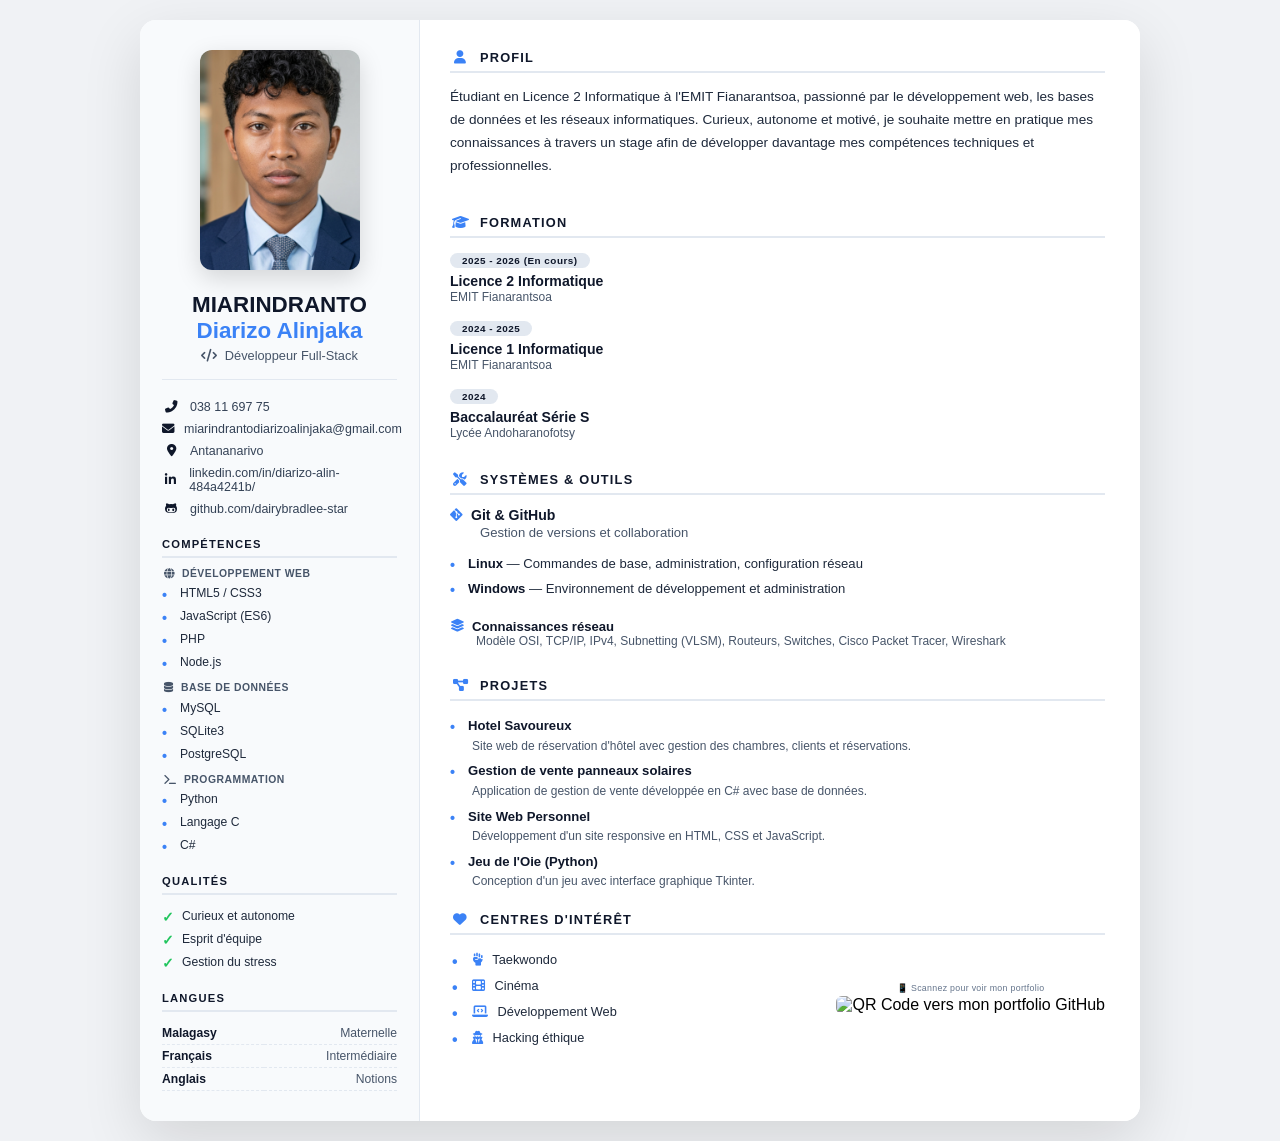
==== docs/moncv.html @ 5716a4b1 "ajout portfolio" ====
<!DOCTYPE html>
<html lang="fr">
<head>
    <meta charset="UTF-8">
    <meta name="viewport" content="width=device-width, initial-scale=1.0">
    <title>CV - MIARINDRANTO Diarizo Alinjaka</title>
    <link rel="stylesheet" href="https://cdnjs.cloudflare.com/ajax/libs/font-awesome/6.5.0/css/all.min.css">
    <style>
        @font-face { font-family: mine; src: url("12.ttf"); }
        * { margin: 0; padding: 0; box-sizing: border-box; }

        body {
            font-family: mine, 'Segoe UI', Tahoma, sans-serif;
            background: #f0f2f5;
            display: flex;
            justify-content: center;
            align-items: center;
            min-height: 100vh;
            padding: 20px 15px;
        }

        .cv {
            max-width: 1000px;
            width: 100%;
            background: white;
            border-radius: 16px;
            overflow: hidden;
            box-shadow: 0 20px 60px rgba(0, 0, 0, 0.12);
            display: grid;
            grid-template-columns: 280px 1fr;
        }

        /* ===== SIDEBAR GAUCHE ===== */
        .sidebar {
            background: #f8fafc;
            padding: 30px 22px;
            border-right: 1px solid #e2e8f0;
        }

        /* ===== PHOTO ===== */
        .photo-container {
            text-align: center;
            margin-bottom: 18px;
        }

        .pdp {
            width: 160px;
            height: 220px;
            border-radius: 12px;
            border: none;
            object-fit: cover;
            box-shadow: 0 8px 25px rgba(0, 0, 0, 0.15);
        }

        /* ===== NOM ===== */
        .nom {
            text-align: center;
            margin-bottom: 16px;
        }

        .nom h1 {
            font-size: 1.4rem;
            color: #0f172a;
            font-weight: 700;
        }

        .nom h1 span {
            color: #3b82f6;
        }

        .nom .titre {
            color: #475569;
            font-size: 0.8rem;
            margin-top: 4px;
        }

        .nom .stage-badge {
            display: inline-block;
            margin-top: 6px;
            background: #0f172a;
            color: white;
            padding: 3px 14px;
            border-radius: 30px;
            font-size: 0.65rem;
            font-weight: 600;
            letter-spacing: 0.5px;
        }

        /* ===== CONTACT ===== */
        .contact-side {
            margin-top: 16px;
            padding-top: 16px;
            border-top: 1px solid #e2e8f0;
        }

        .contact-side p {
            display: flex;
            align-items: center;
            gap: 10px;
            padding: 4px 0;
            font-size: 0.78rem;
            color: #334155;
        }

        .contact-side p a {
            color: #334155;
            text-decoration: none;
            transition: color 0.3s;
        }

        .contact-side p a:hover {
            color: #3b82f6;
        }

        .contact-side .icon {
            width: 18px;
            text-align: center;
            color: #0f172a;
        }

        /* ===== SECTIONS SIDEBAR ===== */
        .section-side {
            margin-top: 18px;
        }

        .section-side h2 {
            color: #0f172a;
            font-size: 0.7rem;
            text-transform: uppercase;
            letter-spacing: 1.2px;
            border-bottom: 2px solid #e2e8f0;
            padding-bottom: 6px;
            margin-bottom: 10px;
        }

        .skill-list-side {
            list-style: none;
            padding-left: 0;
        }

        .skill-list-side li {
            padding: 3px 0 3px 18px;
            position: relative;
            font-size: 0.76rem;
            color: #1e293b;
            line-height: 1.4;
        }

        .skill-list-side li::before {
            content: "•";
            position: absolute;
            left: 0;
            color: #3b82f6;
            font-weight: bold;
            font-size: 0.9rem;
        }

        .sub-skill-title {
            font-size: 0.65rem;
            font-weight: 700;
            color: #475569;
            text-transform: uppercase;
            letter-spacing: 0.5px;
            margin-top: 8px;
            margin-bottom: 3px;
            padding-left: 2px;
        }

        .sub-skill-title:first-of-type {
            margin-top: 0;
        }

        .qualites-list {
            list-style: none;
            padding-left: 0;
        }

        .qualites-list li {
            padding: 3px 0 3px 20px;
            position: relative;
            font-size: 0.76rem;
            color: #1e293b;
            line-height: 1.4;
        }

        .qualites-list li::before {
            content: "✓";
            position: absolute;
            left: 0;
            color: #22c55e;
            font-weight: bold;
            font-size: 0.85rem;
        }

        /* ===== LANGUES (tabilao) ===== */
        .langue-table {
            width: 100%;
            border-collapse: collapse;
            font-size: 0.76rem;
        }

        .langue-table td {
            padding: 4px 0;
            border-bottom: 1px dashed #e2e8f0;
            color: #334155;
        }

        .langue-table td:first-child {
            font-weight: 600;
            color: #0f172a;
        }

        .langue-table td:last-child {
            text-align: right;
            color: #475569;
        }

        /* ===== CONTENU DROITE ===== */
        .content {
            padding: 30px 35px 28px 30px;
            background: white;
        }

        .content h2 {
            color: #0f172a;
            font-size: 0.8rem;
            text-transform: uppercase;
            letter-spacing: 1.2px;
            border-bottom: 2px solid #e2e8f0;
            padding-bottom: 6px;
            margin-bottom: 12px;
            display: flex;
            align-items: center;
            gap: 8px;
        }

        .content h2 .icon {
            color: #3b82f6;
            font-size: 0.85rem;
            width: 22px;
            text-align: center;
        }

        .profile-text {
            font-size: 0.85rem;
            line-height: 1.7;
            color: #1e293b;
            margin-bottom: 20px;
        }

        .study-item {
            margin-bottom: 14px;
        }

        .study-item .year {
            display: inline-block;
            background: #e2e8f0;
            padding: 2px 12px;
            border-radius: 20px;
            font-size: 0.62rem;
            font-weight: 600;
            color: #0f172a;
            letter-spacing: 0.5px;
            margin-bottom: 3px;
        }

        .study-item h3 {
            font-size: 0.88rem;
            color: #0f172a;
            margin: 2px 0 1px;
        }

        .study-item .place {
            font-size: 0.75rem;
            color: #475569;
        }

        .tools-item {
            margin-bottom: 12px;
        }

        .tools-item h3 {
            font-size: 0.88rem;
            color: #0f172a;
            display: flex;
            align-items: center;
            gap: 8px;
        }

        .tools-item h3 .icon {
            color: #3b82f6;
            font-size: 0.9rem;
        }

        .tools-item p {
            font-size: 0.82rem;
            color: #475569;
            margin-top: 2px;
            padding-left: 30px;
        }

        .tools-list {
            list-style: none;
            padding-left: 0;
            margin-top: 4px;
        }

        .tools-list li {
            padding: 3px 0 3px 18px;
            position: relative;
            font-size: 0.82rem;
            color: #1e293b;
            line-height: 1.4;
        }

        .tools-list li::before {
            content: "•";
            position: absolute;
            left: 0;
            color: #3b82f6;
            font-weight: bold;
            font-size: 0.9rem;
        }

        .tools-list li strong {
            color: #0f172a;
        }

        .projets-list {
            list-style: none;
            padding-left: 0;
            margin-top: 4px;
        }

        .projets-list li {
            padding: 4px 0 4px 18px;
            position: relative;
            font-size: 0.82rem;
            color: #1e293b;
            line-height: 1.4;
        }

        .projets-list li::before {
            content: "•";
            position: absolute;
            left: 0;
            color: #3b82f6;
            font-weight: bold;
            font-size: 0.9rem;
        }

        .projets-list li strong {
            color: #0f172a;
        }

        .projets-list li .projet-desc {
            color: #475569;
            font-size: 0.75rem;
            display: block;
            margin-top: 2px;
            padding-left: 4px;
        }

        .reseau-item {
            margin-bottom: 12px;
        }

        .reseau-item h4 {
            font-size: 0.82rem;
            color: #0f172a;
            display: flex;
            align-items: center;
            gap: 8px;
        }

        .reseau-item h4 .icon {
            color: #3b82f6;
            font-size: 0.8rem;
        }

        .reseau-item p {
            font-size: 0.75rem;
            color: #475569;
            margin-left: 26px;
        }

        /* ===== CENTRES D'INTÉRÊT + QR CODE ===== */
        .interets-wrapper {
            display: flex;
            align-items: center;
            gap: 30px;
            margin-top: 4px;
        }

        .interets {
            list-style: none;
            padding-left: 0;
            flex: 1;
        }

        .interets li {
            padding: 4px 0 4px 22px;
            position: relative;
            font-size: 0.8rem;
            color: #1e293b;
            line-height: 1.4;
        }

        .interets li::before {
            content: "•";
            position: absolute;
            left: 2px;
            color: #3b82f6;
            font-weight: bold;
            font-size: 1rem;
        }

        .interets li .icon {
            margin-right: 6px;
            color: #3b82f6;
        }

        .qr-container-right {
            text-align: center;
            flex-shrink: 0;
        }

        .qr-label-right {
            font-size: 0.55rem;
            color: #64748b;
            letter-spacing: 0.3px;
            margin-bottom: 3px;
        }

        .qr-code-right {
            width: 120px;
            height: 120px;
            border-radius: 6px;
            transition: transform 0.3s ease;
        }

        .qr-code-right:hover {
            transform: scale(1.05);
        }

        /* ============================================
           RESPONSIVE
           ============================================ */
        @media (max-width: 850px) {
            .cv { grid-template-columns: 1fr; }
            .sidebar { border-right: none; border-bottom: 1px solid #e2e8f0; padding: 20px 16px; }
            .content { padding: 22px 18px; }
            .pdp { width: 130px; height: 180px; }
            .nom h1 { font-size: 1.2rem; }
            .interets-wrapper {
                flex-direction: column;
                align-items: flex-start;
                gap: 15px;
            }
            .qr-container-right {
                align-self: center;
            }
        }

        @media (max-width: 480px) {
            body { padding: 10px 6px; }
            .sidebar { padding: 14px 10px; }
            .content { padding: 16px 12px; }
            .pdp { width: 100px; height: 140px; }
            .nom h1 { font-size: 1rem; }
            .contact-side p { font-size: 0.65rem; }
            .profile-text { font-size: 0.75rem; }
            .study-item h3 { font-size: 0.78rem; }
            .tools-item h3 { font-size: 0.78rem; }
            .projets-list li { font-size: 0.75rem; }
            .interets li { font-size: 0.72rem; }
            .qr-code-right { width: 55px; height: 55px; }
            .qr-label-right { font-size: 0.45rem; }
        }

        /* ============================================
           IMPRESSION 1 PAGE A4
           ============================================ */
        @media print {
            body {
                background: white;
                padding: 0 !important;
                margin: 0 !important;
                display: block;
                font-size: 11.5px !important;
            }

            .cv {
                max-width: 100%;
                border-radius: 0;
                box-shadow: none;
                margin: 0;
                padding: 12px 8px !important;
                display: grid;
                grid-template-columns: 270px 1fr;
            }
                 .projets-list li .projet-desc{
                    font-size: 1.4px !important;
                 }

            .sidebar { padding: 18px 14px !important; }
            .content { padding: 18px 24px 18px 20px !important; }

            .pdp {
                width: 150px !important;
                height: 200px !important;
                border-radius: 14px !important;
                border: none !important;
            }

            .nom h1 { font-size: 1.4rem !important; }
            .nom .titre { font-size: 0.75rem !important; }
            .contact-side p { font-size: 0.7rem !important; }
            .section-side h2 { font-size: 0.6rem !important; }
            .skill-list-side li { font-size: 0.65rem !important; }
            .sub-skill-title { font-size: 0.55rem !important; }
            .qualites-list li { font-size: 0.65rem !important; }
            .langue-table { font-size: 0.65rem !important; }
            .langue-table td { padding: 3px 0 !important; }
            .content h2 { font-size: 0.65rem !important; }
            .profile-text { font-size: 0.75rem !important; }
            .study-item .year { font-size: 0.55rem !important; }
            .study-item h3 { font-size: 0.78rem !important; }
            .study-item .place { font-size: 0.65rem !important; }
            .tools-item h3 { font-size: 0.78rem !important; }
            .tools-item p { font-size: 0.65rem !important; }
            .tools-list li { font-size: 0.7rem !important; }
            .projets-list li { font-size: 0.7rem !important; }
            .projets-list li .projet-desc { font-size: 0.62rem !important; }
            .reseau-item h4 { font-size: 0.8rem !important; }
            .reseau-item p { font-size: 0.7rem !important; }
            .interets li { font-size: 0.8rem !important; }

            /* ✅ TSY MIDINA AMBANY NY QR CODE */
            .interets-wrapper {
                display: flex !important;
                align-items: center !important;
                gap: 20px !important;
                flex-direction: row !important;
            }
            .qr-container-right {
                flex-shrink: 0 !important;
                align-self: center !important;
            }
            .qr-code-right {
                width: 100px !important;
                height: 100px !important;
            }
            .qr-label-right {
                font-size: 0.6rem !important;
            }

            .section { page-break-inside: avoid; }
            .study-item { page-break-inside: avoid; }
            .tools-item { page-break-inside: avoid; }
            .cv { page-break-after: avoid; }
        }
    </style>
</head>
<body>

    <div class="cv">

        <!-- ===== SIDEBAR GAUCHE ===== -->
        <div class="sidebar">

            <!-- PHOTO -->
            <div class="photo-container">
                <img src="../image/me.png" class="pdp" alt="Photo de MIARINDRANTO Diarizo Alinjaka">
            </div>

            <!-- NOM -->
            <div class="nom">
                <h1>MIARINDRANTO <span>Diarizo Alinjaka</span></h1>
                <div class="titre"><i class="fas fa-code" style="margin-right:4px;"></i> Développeur Full-Stack</div>
            </div>

            <!-- CONTACT -->
            <div class="contact-side">
                <p><i class="fas fa-phone-alt icon"></i> 038 11 697 75</p>
                <p><i class="fas fa-envelope icon"></i> <a href="mailto:miarindrantodiarizoalinjaka@gmail.com">miarindrantodiarizoalinjaka@gmail.com</a></p>
                <p><i class="fas fa-map-marker-alt icon"></i> Antananarivo</p>
                <p><i class="fab fa-linkedin-in icon"></i> <a href="">linkedin.com/in/diarizo-alin-484a4241b/</a></p>
                <p><i class="fab fa-github-alt icon"></i> <a href="#">github.com/dairybradlee-star</a></p>
            </div>

            <!-- ===== COMPÉTENCES ===== -->
            <div class="section-side">
                <h2>Compétences</h2>

                <div class="sub-skill-title"><i class="fas fa-globe" style="margin-right:4px;"></i> Développement Web</div>
                <ul class="skill-list-side">
                    <li>HTML5 / CSS3</li>
                    <li>JavaScript (ES6)</li>
                    <li>PHP</li>
                    <li>Node.js</li>
                </ul>

                <div class="sub-skill-title"><i class="fas fa-database" style="margin-right:4px;"></i> Base de données</div>
                <ul class="skill-list-side">
                    <li>MySQL</li>
                    <li>SQLite3</li>
                    <li>PostgreSQL</li>
                </ul>

                <div class="sub-skill-title"><i class="fas fa-terminal" style="margin-right:4px;"></i> Programmation</div>
                <ul class="skill-list-side">
                    <li>Python</li>
                    <li>Langage C</li>
                    <li>C#</li>
                </ul>
            </div>

            <!-- ===== QUALITÉS ===== -->
            <div class="section-side">
                <h2>Qualités</h2>
                <ul class="qualites-list">
                    <li>Curieux et autonome</li>
                    <li>Esprit d'équipe</li>
                    <li>Gestion du stress</li>
                </ul>
            </div>

            <!-- ===== LANGUES ===== -->
            <div class="section-side">
                <h2>Langues</h2>
                <table class="langue-table">
                    <tr><td>Malagasy</td><td>Maternelle</td></tr>
                    <tr><td>Français</td><td>Intermédiaire</td></tr>
                    <tr><td>Anglais</td><td>Notions</td></tr>
                </table>
            </div>

        </div>

        <!-- ===== CONTENU DROITE ===== -->
        <div class="content">

            <!-- ===== PROFIL ===== -->
            <h2><i class="fas fa-user icon"></i> Profil</h2>
            <div class="profile-text">
                Étudiant en Licence 2 Informatique à l'EMIT Fianarantsoa, passionné par le développement web,
                les bases de données et les réseaux informatiques. Curieux, autonome et motivé,
                je souhaite mettre en pratique mes connaissances à travers un stage afin de développer
                davantage mes compétences techniques et professionnelles.
            </div><br>

            <!-- ===== FORMATION ===== -->
            <h2><i class="fas fa-graduation-cap icon"></i> Formation</h2>

            <div class="study-item">
                <div class="year">2025 - 2026 (En cours)</div>
                <h3>Licence 2 Informatique</h3>
                <div class="place">EMIT Fianarantsoa</div>
            </div>

            <div class="study-item">
                <div class="year">2024 - 2025</div>
                <h3>Licence 1 Informatique</h3>
                <div class="place">EMIT Fianarantsoa</div>
            </div>

            <div class="study-item">
                <div class="year">2024</div>
                <h3>Baccalauréat Série S</h3>
                <div class="place">Lycée Andoharanofotsy</div>
            </div><br>

            <!-- ===== SYSTÈMES & OUTILS ===== -->
            <h2><i class="fas fa-tools icon"></i> Systèmes & Outils</h2>

            <div class="tools-item">
                <h3><i class="fab fa-git-alt icon"></i> Git & GitHub</h3>
                <p>Gestion de versions et collaboration</p>
            </div>

            <ul class="tools-list">
                <li><strong>Linux</strong> — Commandes de base, administration, configuration réseau</li>
                <li><strong>Windows</strong> — Environnement de développement et administration</li>
            </ul><br>

            <!-- ===== RÉSEAU ===== -->
          

            <div class="reseau-item">
                <h4><i class="fas fa-layer-group icon"></i> Connaissances réseau</h4>
                <p>Modèle OSI, TCP/IP, IPv4, Subnetting (VLSM), Routeurs, Switches, Cisco Packet Tracer, Wireshark</p>
            </div><br>

            <!-- ===== PROJETS ===== -->
            <h2><i class="fas fa-project-diagram icon"></i> Projets</h2>

            <ul class="projets-list">
                <li>
                    <strong>Hotel Savoureux</strong>
                    <span class="projet-desc">Site web de réservation d'hôtel avec gestion des chambres, clients et réservations.</span>
                </li>
                <li>
                    <strong>Gestion de vente panneaux solaires</strong>
                    <span class="projet-desc">Application de gestion de vente développée en C# avec base de données.</span>
                </li>
                <li>
                    <strong>Site Web Personnel</strong>
                    <span class="projet-desc">Développement d'un site responsive en HTML, CSS et JavaScript.</span>
                </li>
                <li>
                    <strong>Jeu de l'Oie (Python)</strong>
                    <span class="projet-desc">Conception d'un jeu avec interface graphique Tkinter.</span>
                </li>
            </ul><br>

            <!-- ===== CENTRES D'INTÉRÊT + QR CODE ===== -->
            <h2><i class="fas fa-heart icon"></i> Centres d'intérêt</h2>

            <div class="interets-wrapper">
                <ul class="interets">
                    <li><i class="fas fa-fist-raised icon"></i> Taekwondo</li>
                    <li><i class="fas fa-film icon"></i> Cinéma</li>
                    <li><i class="fas fa-laptop-code icon"></i> Développement Web</li>
                    <li><i class="fas fa-user-secret icon"></i> Hacking éthique</li>
                </ul>

                <div class="qr-container-right">
                    <p class="qr-label-right">📱 Scannez pour voir mon portfolio</p>
                    <img src="https://api.qrserver.com/v1/create-qr-code/?size=80x80&data=https://github.com/tonprofil" 
                         alt="QR Code vers mon portfolio GitHub" 
                         class="qr-code-right">
                </div>
            </div>

        </div>

    </div>

</body>
</html>
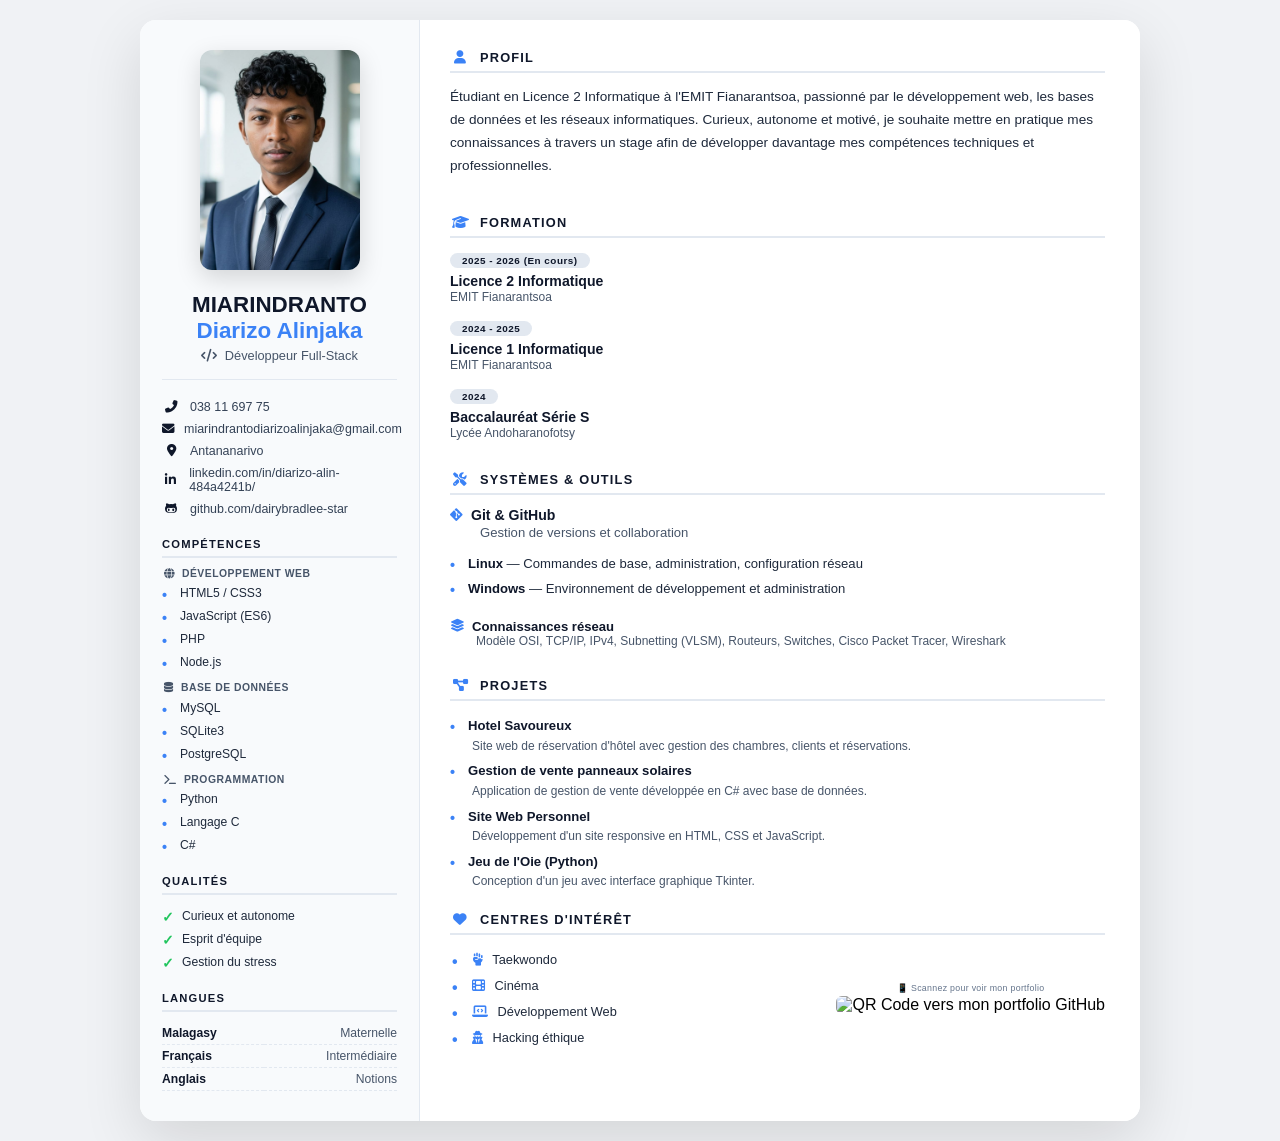
==== commit fcb5ed05: "changement de photo (mode clair) et amélioration de design" ====
--- a/docs/moncv.html
+++ b/docs/moncv.html
@@ -571,7 +571,7 @@
 
             <!-- PHOTO -->
             <div class="photo-container">
-                <img src="../image/me.png" class="pdp" alt="Photo de MIARINDRANTO Diarizo Alinjaka">
+                <img src="../image/me2.jpg" class="pdp" alt="Photo de MIARINDRANTO Diarizo Alinjaka">
             </div>
 
             <!-- NOM -->
@@ -727,7 +727,7 @@
 
                 <div class="qr-container-right">
                     <p class="qr-label-right">📱 Scannez pour voir mon portfolio</p>
-                    <img src="https://api.qrserver.com/v1/create-qr-code/?size=80x80&data=https://github.com/tonprofil" 
+                    <img src="https://api.qrserver.com/v1/create-qr-code/?size=80x80&data=https://dairybradlee-star.github.io/portfolio/#hero" 
                          alt="QR Code vers mon portfolio GitHub" 
                          class="qr-code-right">
                 </div>
